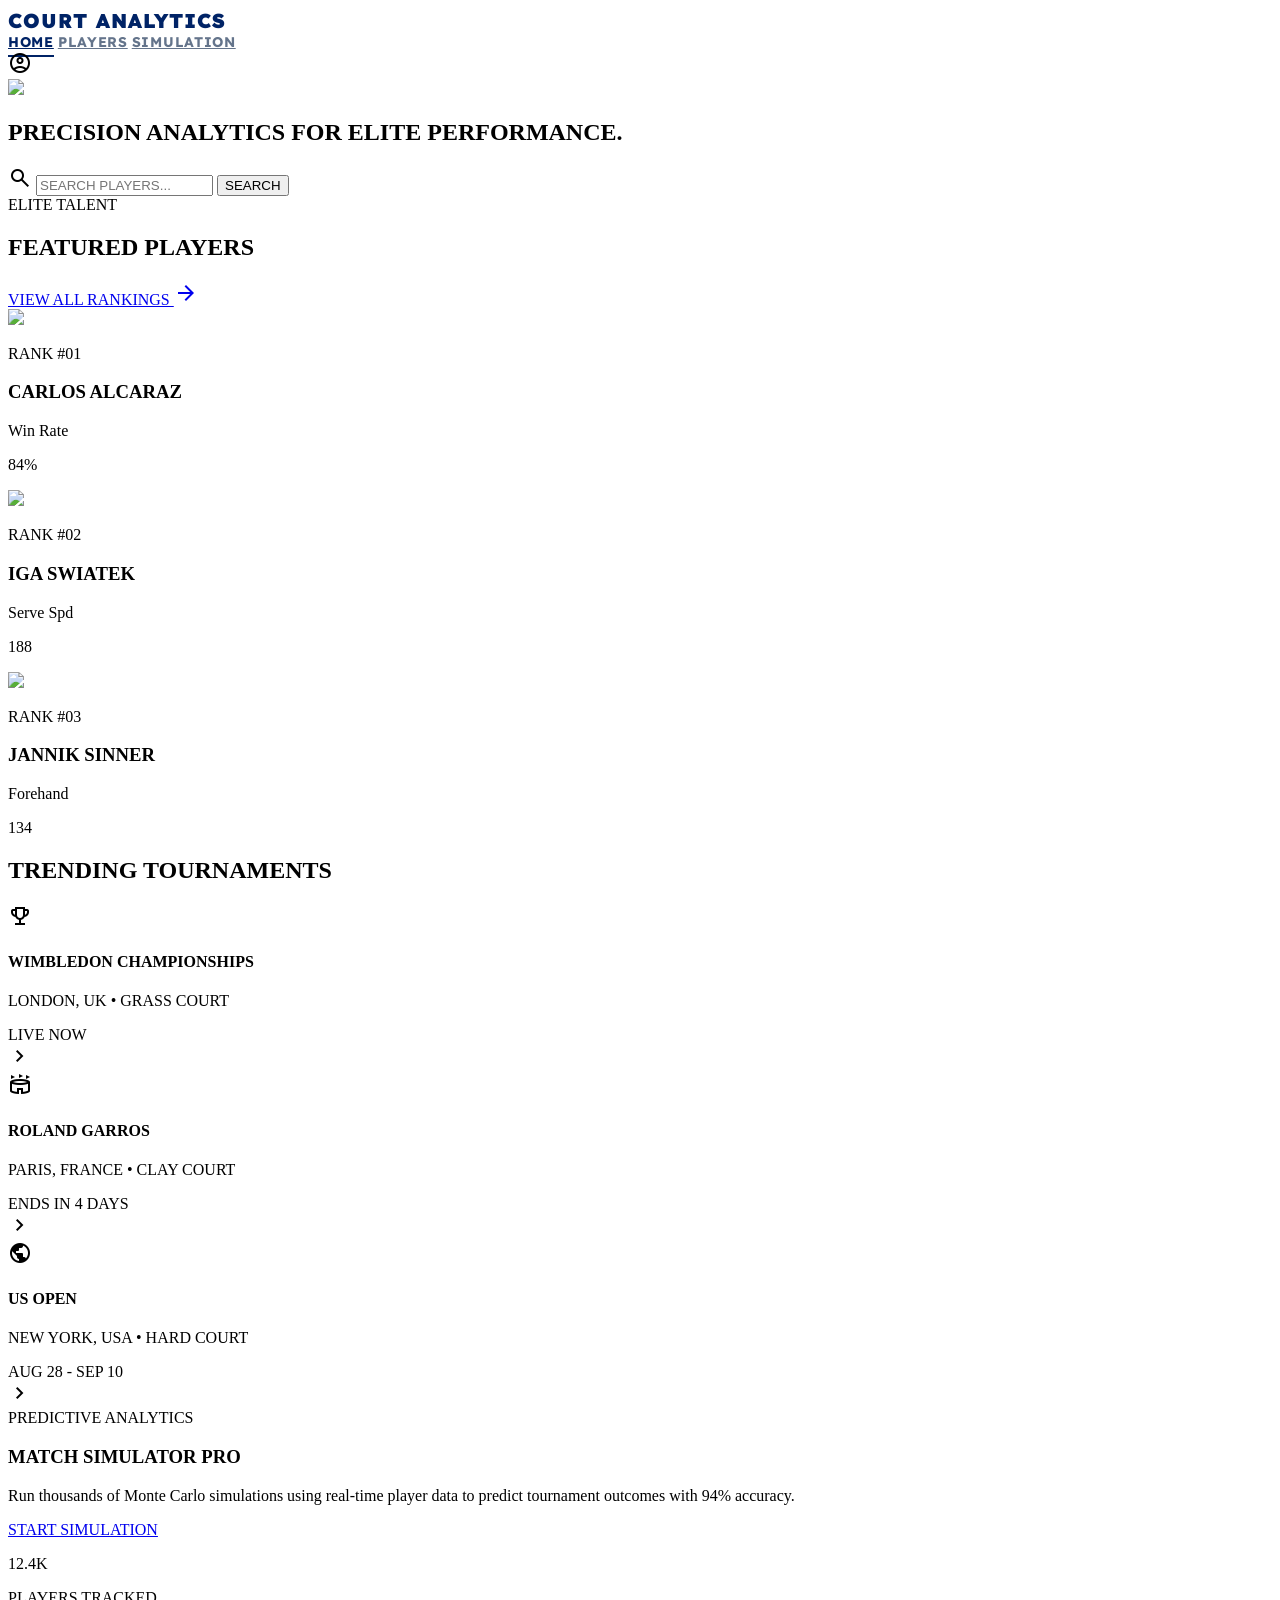
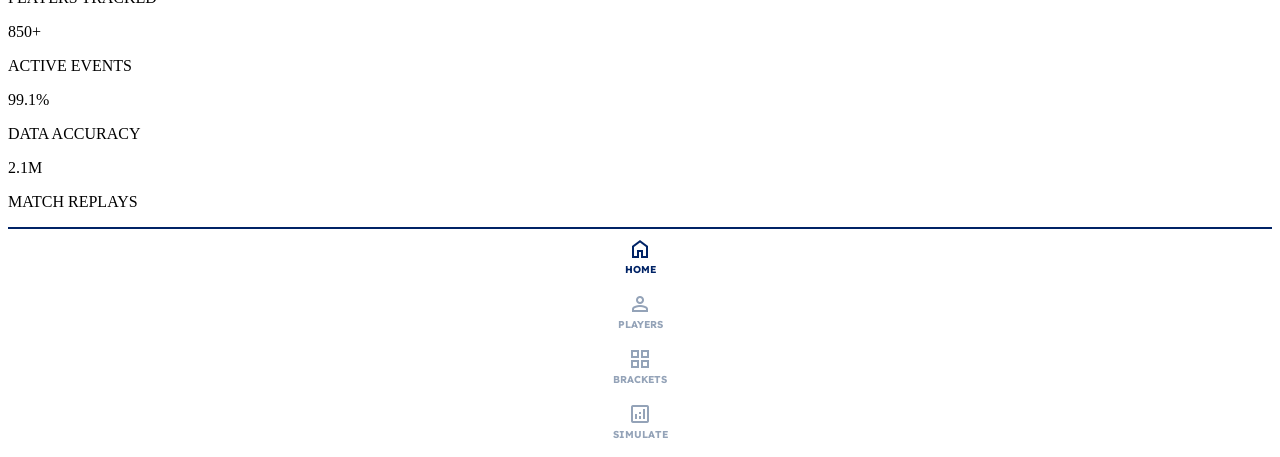
==== frontend/index.html @ 5cc6ed8c "I made a website thing" ====
<!DOCTYPE html>

<html class="light" lang="en"><head>
<meta charset="utf-8"/>
<meta content="width=device-width, initial-scale=1.0" name="viewport"/>
<title>Court Analytics | Professional Tennis Performance</title>
<script src="https://cdn.tailwindcss.com?plugins=forms,container-queries"></script>
<link href="https://fonts.googleapis.com/css2?family=Lexend:wght@400;600;700;800;900&amp;family=Work+Sans:wght@400;500&amp;display=swap" rel="stylesheet"/>
<link href="https://fonts.googleapis.com/css2?family=Material+Symbols+Outlined:wght,FILL@100..700,0..1&amp;display=swap" rel="stylesheet"/>
<link rel="stylesheet" href="style.css"/>
<script id="tailwind-config">
        tailwind.config = {
          darkMode: "class",
          theme: {
            extend: {
              "colors": {
                      "surface-dim": "#d9dadb",
                      "surface": "#f8f9fa",
                      "on-background": "#191c1d",
                      "inverse-on-surface": "#f0f1f2",
                      "tertiary": "#001902",
                      "surface-container-lowest": "#ffffff",
                      "surface-container": "#edeeef",
                      "primary-container": "#002366",
                      "secondary": "#506600",
                      "on-primary-fixed-variant": "#2a4386",
                      "secondary-fixed": "#c3f400",
                      "tertiary-fixed": "#a3f69c",
                      "tertiary-container": "#003007",
                      "background": "#f8f9fa",
                      "on-error-container": "#93000a",
                      "primary-fixed": "#dbe1ff",
                      "inverse-primary": "#b3c5ff",
                      "outline-variant": "#c5c6d2",
                      "primary": "#00113a",
                      "on-tertiary-container": "#51a050",
                      "secondary-container": "#c1f100",
                      "surface-container-high": "#e7e8e9",
                      "on-error": "#ffffff",
                      "on-primary-container": "#758dd5",
                      "on-secondary-container": "#546b00",
                      "surface-bright": "#f8f9fa",
                      "error-container": "#ffdad6",
                      "on-tertiary-fixed-variant": "#005312",
                      "error": "#ba1a1a",
                      "on-surface": "#191c1d",
                      "primary-fixed-dim": "#b3c5ff",
                      "on-primary": "#ffffff",
                      "outline": "#757682",
                      "surface-container-highest": "#e1e3e4",
                      "tertiary-fixed-dim": "#88d982",
                      "surface-container-low": "#f3f4f5",
                      "on-secondary-fixed": "#161e00",
                      "on-tertiary": "#ffffff",
                      "on-tertiary-fixed": "#002204",
                      "on-surface-variant": "#444650",
                      "on-secondary-fixed-variant": "#3c4d00",
                      "on-secondary": "#ffffff",
                      "inverse-surface": "#2e3132",
                      "surface-variant": "#e1e3e4",
                      "surface-tint": "#435b9f",
                      "secondary-fixed-dim": "#abd600",
                      "on-primary-fixed": "#00174a"
              },
              "borderRadius": {
                      "DEFAULT": "0.125rem",
                      "lg": "0.25rem",
                      "xl": "0.5rem",
                      "full": "0.75rem"
              },
              "spacing": {
                      "xs": "4px",
                      "xxl": "80px",
                      "md": "16px",
                      "lg": "24px",
                      "sm": "8px",
                      "unit": "4px",
                      "xl": "48px",
                      "container-max": "1280px",
                      "gutter": "24px"
              },
              "fontFamily": {
                      "stats-num": ["Lexend"],
                      "body-md": ["Work Sans"],
                      "headline-md": ["Lexend"],
                      "display-xl": ["Lexend"],
                      "headline-lg": ["Lexend"],
                      "label-bold": ["Lexend"],
                      "body-lg": ["Work Sans"],
                      "label-sm": ["Work Sans"]
              },
              "fontSize": {
                      "stats-num": ["40px", {"lineHeight": "1", "letterSpacing": "-0.03em", "fontWeight": "800"}],
                      "body-md": ["16px", {"lineHeight": "1.5", "fontWeight": "400"}],
                      "headline-md": ["24px", {"lineHeight": "1.3", "fontWeight": "700"}],
                      "display-xl": ["48px", {"lineHeight": "1.1", "letterSpacing": "-0.02em", "fontWeight": "800"}],
                      "headline-lg": ["32px", {"lineHeight": "1.2", "letterSpacing": "-0.01em", "fontWeight": "700"}],
                      "label-bold": ["14px", {"lineHeight": "1.2", "letterSpacing": "0.05em", "fontWeight": "600"}],
                      "body-lg": ["18px", {"lineHeight": "1.6", "fontWeight": "400"}],
                      "label-sm": ["12px", {"lineHeight": "1.2", "fontWeight": "500"}]
              }
            },
          },
        }
      </script>
</head>
<body class="bg-surface text-on-background font-body-md selection:bg-secondary-fixed selection:text-on-secondary-fixed">
<!-- TopAppBar -->
<header class="bg-white dark:bg-slate-900 border-b border-[#E9ECEF] dark:border-slate-800 sticky top-0 z-50">
<nav class="flex justify-between items-center px-6 py-3 w-full max-w-full mx-auto">
<div class="nav-brand">COURT ANALYTICS</div>
<div class="hidden md:flex items-center gap-8">
<a class="nav-link nav-link-active" href="index.html">Home</a>
<a class="nav-link nav-link-inactive" href="playerSearch.html">Players</a>
<a class="nav-link nav-link-inactive" href="simulator.html">Simulation</a>
</div>
<div class="flex items-center gap-4">
<span class="material-symbols-outlined text-[#002366]">account_circle</span>
</div>
</nav>
</header>
<main class="pb-24">
<!-- Hero Search Section -->
<section class="relative h-[400px] flex items-center justify-center overflow-hidden">
<div class="absolute inset-0 z-0">
<img class="w-full h-full object-cover" data-alt="A high-action, professional sports photography shot of a tennis player mid-serve on a sleek blue hardcourt. The lighting is dramatic and high-contrast, capturing water droplets and movement blur in crisp detail. The overall atmosphere is elite and disciplined, utilizing a color palette of deep navy and bright stadium lights. The style is modern, minimalist-athletic, and authoritative." src="https://lh3.googleusercontent.com/aida-public/[base64]"/>
<div class="absolute inset-0 bg-primary/60 mix-blend-multiply"></div>
</div>
<div class="relative z-10 w-full max-w-3xl px-6">
<h1 class="font-display-xl text-display-xl text-white mb-lg text-center">PRECISION ANALYTICS FOR ELITE PERFORMANCE.</h1>
<div class="bg-white/10 backdrop-blur-md p-2 rounded-lg border border-white/20 flex items-center">
<span class="material-symbols-outlined text-white px-4">search</span>
<input id="hero-search" class="bg-transparent border-none focus:ring-0 text-white placeholder:text-white/60 font-label-bold uppercase w-full py-4" placeholder="SEARCH PLAYERS..." type="text"/>
<button id="hero-search-btn" class="bg-secondary-fixed text-on-secondary-fixed font-label-bold uppercase px-8 py-4 rounded transition-transform active:scale-95">
                        SEARCH
                    </button>
</div>
</div>
</section>
<!-- Featured Players Section -->
<section class="max-w-container-max mx-auto px-6 mt-xl">
<div class="flex justify-between items-end mb-lg">
<div>
<span class="text-secondary-fixed font-label-bold uppercase tracking-widest block mb-2">ELITE TALENT</span>
<h2 class="font-headline-lg text-headline-lg text-primary">FEATURED PLAYERS</h2>
</div>
<a href="playerSearch.html" class="text-primary font-label-bold uppercase flex items-center gap-2 border-b-2 border-primary pb-1">
                    VIEW ALL RANKINGS <span class="material-symbols-outlined text-sm">arrow_forward</span>
</a>
</div>
<div class="grid grid-cols-1 md:grid-cols-3 gap-lg">
<!-- Player Card 1 -->
<div class="group relative aspect-[3/4] overflow-hidden bg-surface-container border border-outline-variant">
<img class="w-full h-full object-cover transition-transform duration-700 group-hover:scale-105" data-alt="A powerful studio portrait of a professional male tennis player in a dynamic athletic stance, holding a racket. The lighting is sharp, creating deep shadows and highlighting muscle definition. The background is a minimalist dark navy, consistent with the high-performance brand aesthetic. The overall mood is intense, focused, and professional." src="https://lh3.googleusercontent.com/aida-public/[base64]"/>
<div class="absolute inset-0 player-card-gradient"></div>
<div class="absolute bottom-0 left-0 p-lg w-full">
<div class="flex justify-between items-end">
<div>
<p class="text-secondary-fixed font-label-bold uppercase text-xs mb-1">RANK #01</p>
<h3 class="text-white font-headline-md text-headline-md leading-tight">CARLOS ALCARAZ</h3>
</div>
<div class="text-right">
<p class="text-white/60 font-label-sm uppercase">Win Rate</p>
<p class="text-secondary-fixed font-stats-num text-2xl">84%</p>
</div>
</div>
</div>
</div>
<!-- Player Card 2 -->
<div class="group relative aspect-[3/4] overflow-hidden bg-surface-container border border-outline-variant">
<img class="w-full h-full object-cover transition-transform duration-700 group-hover:scale-105" data-alt="A focused close-up of a professional female tennis player during a high-stakes match, sweat glistening under bright stadium lights. She is captured mid-swing with intense concentration. The background is softly blurred hardcourt green. The aesthetic is clean and athletic, emphasizing split-second data clarity and performance." src="https://lh3.googleusercontent.com/aida-public/[base64]"/>
<div class="absolute inset-0 player-card-gradient"></div>
<div class="absolute bottom-0 left-0 p-lg w-full">
<div class="flex justify-between items-end">
<div>
<p class="text-secondary-fixed font-label-bold uppercase text-xs mb-1">RANK #02</p>
<h3 class="text-white font-headline-md text-headline-md leading-tight">IGA SWIATEK</h3>
</div>
<div class="text-right">
<p class="text-white/60 font-label-sm uppercase">Serve Spd</p>
<p class="text-secondary-fixed font-stats-num text-2xl">188</p>
</div>
</div>
</div>
</div>
<!-- Player Card 3 -->
<div class="group relative aspect-[3/4] overflow-hidden bg-surface-container border border-outline-variant">
<img class="w-full h-full object-cover transition-transform duration-700 group-hover:scale-105" data-alt="A dynamic action shot of a professional tennis player lunging for a low volley on a red clay court. Dust and clay are kicked up into the air, frozen by a fast shutter speed. The lighting is warm natural sunlight. The composition is powerful and energetic, mirroring the discipline of a professional Grand Slam atmosphere." src="https://lh3.googleusercontent.com/aida-public/[base64]"/>
<div class="absolute inset-0 player-card-gradient"></div>
<div class="absolute bottom-0 left-0 p-lg w-full">
<div class="flex justify-between items-end">
<div>
<p class="text-secondary-fixed font-label-bold uppercase text-xs mb-1">RANK #03</p>
<h3 class="text-white font-headline-md text-headline-md leading-tight">JANNIK SINNER</h3>
</div>
<div class="text-right">
<p class="text-white/60 font-label-sm uppercase">Forehand</p>
<p class="text-secondary-fixed font-stats-num text-2xl">134</p>
</div>
</div>
</div>
</div>
</div>
</section>
<!-- Trending Tournaments Section -->
<section class="max-w-container-max mx-auto px-6 mt-xxl">
<div class="flex flex-col md:flex-row gap-xl">
<!-- Tournament List -->
<div class="flex-1">
<h2 class="font-headline-lg text-headline-lg text-primary mb-lg uppercase">TRENDING TOURNAMENTS</h2>
<div class="space-y-4">
<!-- Tournament Item -->
<div class="bg-white border border-outline-variant p-md flex items-center justify-between hover:bg-surface-container transition-colors group">
<div class="flex items-center gap-lg">
<div class="w-12 h-12 bg-primary flex items-center justify-center text-secondary-fixed">
<span class="material-symbols-outlined">emoji_events</span>
</div>
<div>
<h4 class="font-label-bold uppercase text-primary">WIMBLEDON CHAMPIONSHIPS</h4>
<p class="text-on-surface-variant font-label-sm">LONDON, UK • GRASS COURT</p>
</div>
</div>
<div class="flex items-center gap-lg">
<div class="bg-primary-container px-3 py-1 text-secondary-fixed font-label-bold text-xs">
                                    LIVE NOW
                                </div>
<span class="material-symbols-outlined text-outline group-hover:text-primary">chevron_right</span>
</div>
</div>
<!-- Tournament Item -->
<div class="bg-white border border-outline-variant p-md flex items-center justify-between hover:bg-surface-container transition-colors group">
<div class="flex items-center gap-lg">
<div class="w-12 h-12 bg-surface-container flex items-center justify-center text-primary">
<span class="material-symbols-outlined">stadium</span>
</div>
<div>
<h4 class="font-label-bold uppercase text-primary">ROLAND GARROS</h4>
<p class="text-on-surface-variant font-label-sm">PARIS, FRANCE • CLAY COURT</p>
</div>
</div>
<div class="flex items-center gap-lg">
<div class="text-on-surface-variant font-label-bold text-xs uppercase">
                                    ENDS IN 4 DAYS
                                </div>
<span class="material-symbols-outlined text-outline group-hover:text-primary">chevron_right</span>
</div>
</div>
<!-- Tournament Item -->
<div class="bg-white border border-outline-variant p-md flex items-center justify-between hover:bg-surface-container transition-colors group">
<div class="flex items-center gap-lg">
<div class="w-12 h-12 bg-surface-container flex items-center justify-center text-primary">
<span class="material-symbols-outlined">public</span>
</div>
<div>
<h4 class="font-label-bold uppercase text-primary">US OPEN</h4>
<p class="text-on-surface-variant font-label-sm">NEW YORK, USA • HARD COURT</p>
</div>
</div>
<div class="flex items-center gap-lg">
<div class="text-on-surface-variant font-label-bold text-xs uppercase">
                                    AUG 28 - SEP 10
                                </div>
<span class="material-symbols-outlined text-outline group-hover:text-primary">chevron_right</span>
</div>
</div>
</div>
</div>
<!-- Simulation/Data Teaser -->
<div class="w-full md:w-1/3">
<div class="bg-primary-container p-lg text-white h-full flex flex-col justify-between">
<div>
<span class="text-secondary-fixed font-label-bold uppercase tracking-widest block mb-2">PREDICTIVE ANALYTICS</span>
<h3 class="font-headline-lg text-headline-lg mb-md leading-tight">MATCH SIMULATOR PRO</h3>
<p class="text-on-primary-container font-body-md mb-lg">Run thousands of Monte Carlo simulations using real-time player data to predict tournament outcomes with 94% accuracy.</p>
</div>
<a href="simulator.html" class="bg-secondary-fixed text-on-secondary-fixed font-label-bold uppercase w-full py-4 tracking-widest transition-opacity hover:opacity-90 block text-center">
                            START SIMULATION
                        </a>
</div>
</div>
</div>
</section>
<!-- Stats Grid Section -->
<section class="max-w-container-max mx-auto px-6 mt-xxl">
<div class="grid grid-cols-2 md:grid-cols-4 gap-4">
<div class="border border-outline-variant p-lg text-center bg-white">
<p class="font-stats-num text-stats-num text-primary">12.4K</p>
<p class="font-label-bold uppercase text-on-surface-variant mt-2">PLAYERS TRACKED</p>
</div>
<div class="border border-outline-variant p-lg text-center bg-white">
<p class="font-stats-num text-stats-num text-primary">850+</p>
<p class="font-label-bold uppercase text-on-surface-variant mt-2">ACTIVE EVENTS</p>
</div>
<div class="border border-outline-variant p-lg text-center bg-white">
<p class="font-stats-num text-stats-num text-primary">99.1%</p>
<p class="font-label-bold uppercase text-on-surface-variant mt-2">DATA ACCURACY</p>
</div>
<div class="border border-outline-variant p-lg text-center bg-white">
<p class="font-stats-num text-stats-num text-primary">2.1M</p>
<p class="font-label-bold uppercase text-on-surface-variant mt-2">MATCH REPLAYS</p>
</div>
</div>
</section>
</main>
<!-- Bottom Nav (mobile only) -->
<nav class="md:hidden fixed bottom-0 w-full z-50 flex justify-around items-center bg-white dark:bg-slate-900 px-4 pb-safe border-t border-[#E9ECEF] dark:border-slate-800">
<a class="bottom-nav-link bottom-nav-link-active" href="index.html"><span class="material-symbols-outlined">home</span><span>Home</span></a>
<a class="bottom-nav-link bottom-nav-link-inactive" href="playerSearch.html"><span class="material-symbols-outlined">person</span><span>Players</span></a>
<a class="bottom-nav-link bottom-nav-link-inactive" href="#"><span class="material-symbols-outlined">grid_view</span><span>Brackets</span></a>
<a class="bottom-nav-link bottom-nav-link-inactive" href="simulator.html"><span class="material-symbols-outlined">analytics</span><span>Simulate</span></a>
</nav>
<script>
  const searchInput = document.getElementById('hero-search');
  const searchBtn   = document.getElementById('hero-search-btn');

  function goSearch() {
    const q = searchInput.value.trim();
    if (q) window.location.href = 'playerSearch.html?q=' + encodeURIComponent(q);
  }

  searchBtn.addEventListener('click', goSearch);
  searchInput.addEventListener('keydown', e => { if (e.key === 'Enter') goSearch(); });
</script>
</body>
</html>
---- frontend/style.css ----
/* ── Shared ─────────────────────────────────────────────────────────────── */
.material-symbols-outlined {
    font-variation-settings: 'FILL' 0, 'wght' 400, 'GRAD' 0, 'opsz' 24;
}

/* ── index.html ─────────────────────────────────────────────────────────── */
.hero-gradient {
    background: linear-gradient(to bottom, rgba(0, 17, 58, 0.4), rgba(0, 17, 58, 0.9)), url('image-hero-tennis');
    background-size: cover;
    background-position: center;
}

.player-card-gradient {
    background: linear-gradient(to top, rgba(0, 35, 102, 0.9) 0%, rgba(0, 35, 102, 0) 60%);
}

/* ── player.html ────────────────────────────────────────────────────────── */
.bleed-container {
    width: 100vw;
    position: relative;
    left: 50%;
    right: 50%;
    margin-left: -50vw;
    margin-right: -50vw;
}

/* ── playerSearch.html ──────────────────────────────────────────────────── */
.active-pill {
    font-variation-settings: 'FILL' 1;
}

/* ── simulator.html ─────────────────────────────────────────────────────── */
.scrollbar-hide::-webkit-scrollbar {
    display: none;
}

/* ── Navigation ─────────────────────────────────────────────────────────── */
.nav-brand {
    font-family: 'Lexend', sans-serif;
    font-size: 1.25rem;
    font-weight: 900;
    color: #002366;
    text-transform: uppercase;
    letter-spacing: 0.05em;
}

.nav-link {
    font-family: 'Lexend', sans-serif;
    font-size: 0.875rem;
    font-weight: 700;
    text-transform: uppercase;
    letter-spacing: 0.05em;
    transition: color 0.2s;
}

.nav-link-active {
    color: #002366;
    border-bottom: 2px solid #002366;
    padding-bottom: 4px;
}

.nav-link-inactive {
    color: #64748b;
}

.nav-link-inactive:hover {
    color: #002366;
}

.bottom-nav-link {
    display: flex;
    flex-direction: column;
    align-items: center;
    justify-content: center;
    gap: 2px;
    padding: 8px;
    font-family: 'Lexend', sans-serif;
    font-size: 10px;
    font-weight: 700;
    text-transform: uppercase;
    transition: transform 0.1s;
    text-decoration: none;
}

.bottom-nav-link:active {
    transform: scale(0.95);
}

.bottom-nav-link-active {
    color: #002366;
    border-top: 2px solid #002366;
}

.bottom-nav-link-inactive {
    color: #94a3b8;
}
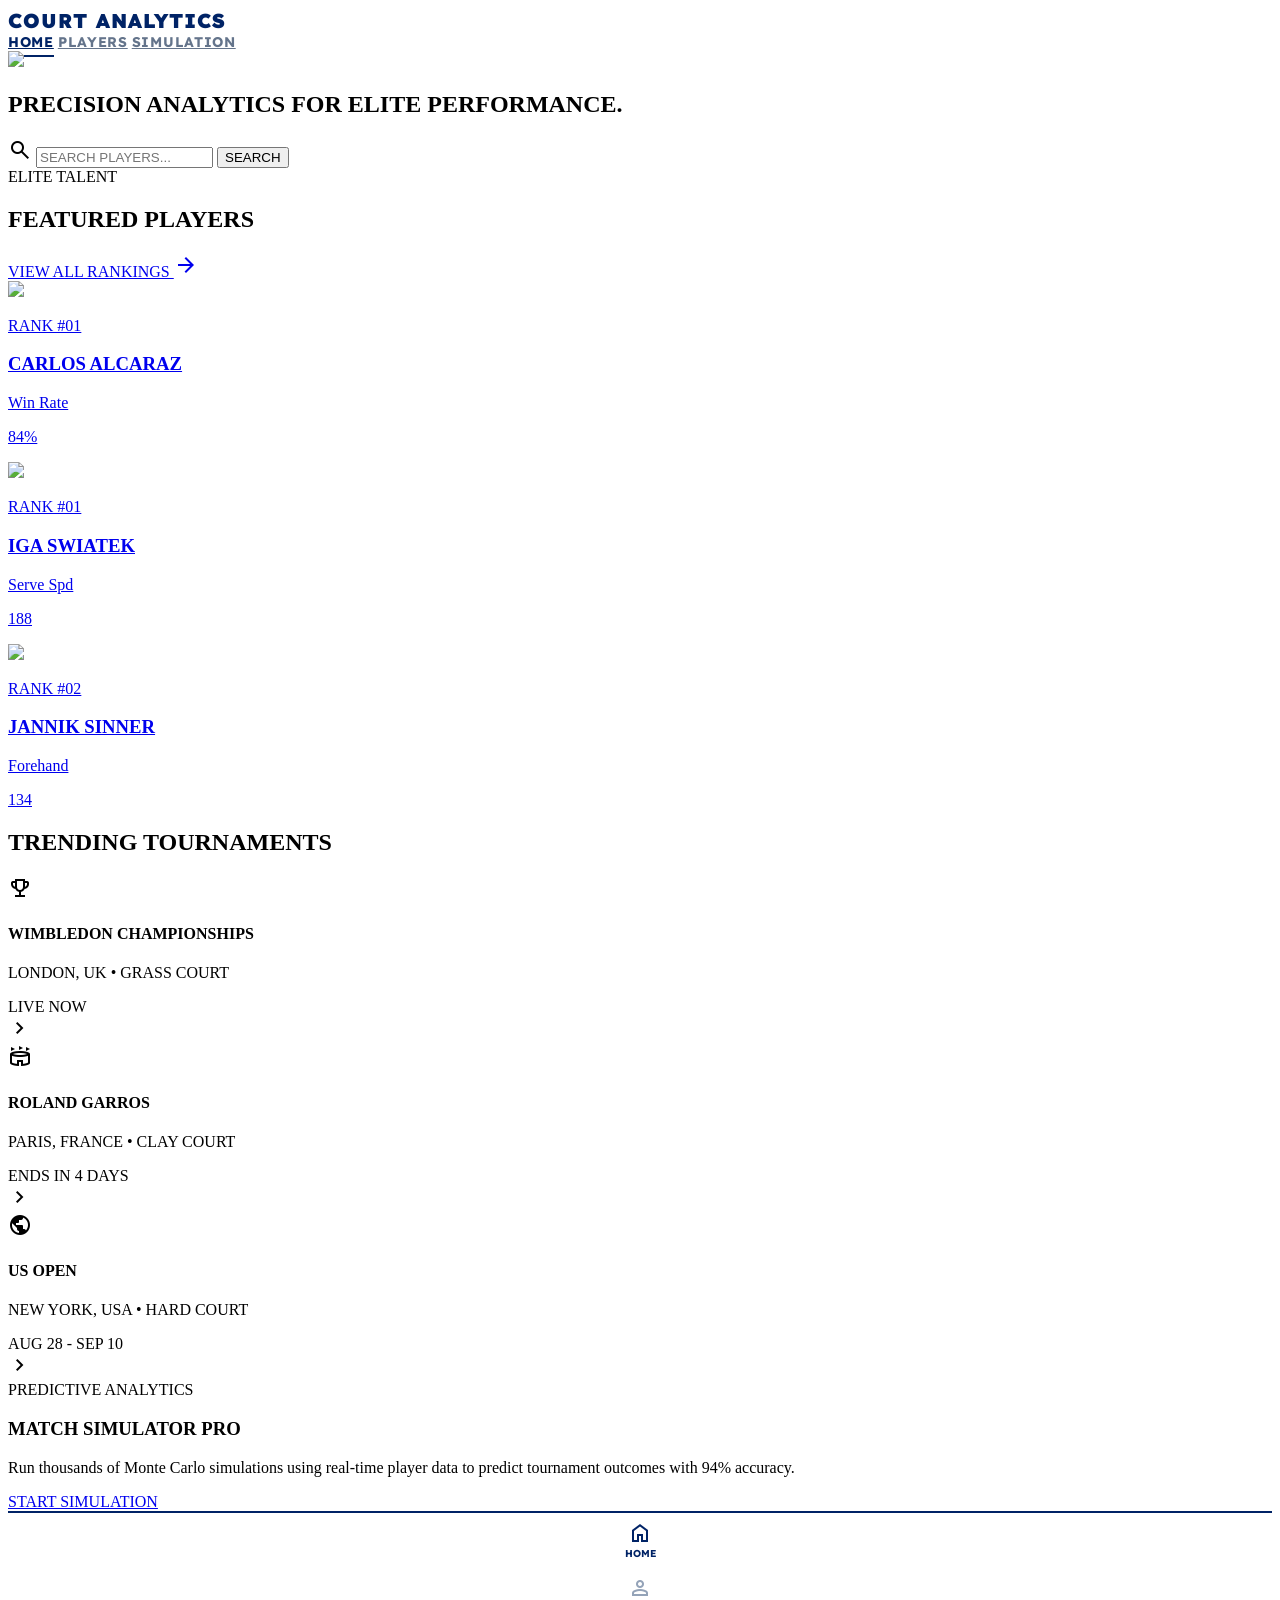
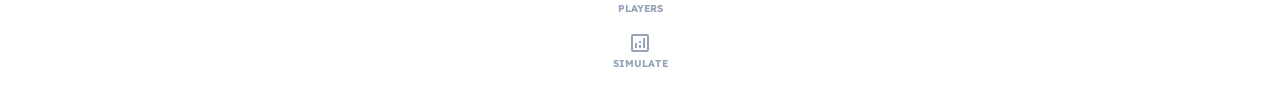
==== commit a5d0b2b1: "UI Cleanup, removed archetypes, and fixed autocomplete clipping" ====
--- a/frontend/index.html
+++ b/frontend/index.html
@@ -8,120 +8,15 @@
 <link href="https://fonts.googleapis.com/css2?family=Lexend:wght@400;600;700;800;900&amp;family=Work+Sans:wght@400;500&amp;display=swap" rel="stylesheet"/>
 <link href="https://fonts.googleapis.com/css2?family=Material+Symbols+Outlined:wght,FILL@100..700,0..1&amp;display=swap" rel="stylesheet"/>
 <link rel="stylesheet" href="style.css"/>
-<script id="tailwind-config">
-        tailwind.config = {
-          darkMode: "class",
-          theme: {
-            extend: {
-              "colors": {
-                      "surface-dim": "#d9dadb",
-                      "surface": "#f8f9fa",
-                      "on-background": "#191c1d",
-                      "inverse-on-surface": "#f0f1f2",
-                      "tertiary": "#001902",
-                      "surface-container-lowest": "#ffffff",
-                      "surface-container": "#edeeef",
-                      "primary-container": "#002366",
-                      "secondary": "#506600",
-                      "on-primary-fixed-variant": "#2a4386",
-                      "secondary-fixed": "#c3f400",
-                      "tertiary-fixed": "#a3f69c",
-                      "tertiary-container": "#003007",
-                      "background": "#f8f9fa",
-                      "on-error-container": "#93000a",
-                      "primary-fixed": "#dbe1ff",
-                      "inverse-primary": "#b3c5ff",
-                      "outline-variant": "#c5c6d2",
-                      "primary": "#00113a",
-                      "on-tertiary-container": "#51a050",
-                      "secondary-container": "#c1f100",
-                      "surface-container-high": "#e7e8e9",
-                      "on-error": "#ffffff",
-                      "on-primary-container": "#758dd5",
-                      "on-secondary-container": "#546b00",
-                      "surface-bright": "#f8f9fa",
-                      "error-container": "#ffdad6",
-                      "on-tertiary-fixed-variant": "#005312",
-                      "error": "#ba1a1a",
-                      "on-surface": "#191c1d",
-                      "primary-fixed-dim": "#b3c5ff",
-                      "on-primary": "#ffffff",
-                      "outline": "#757682",
-                      "surface-container-highest": "#e1e3e4",
-                      "tertiary-fixed-dim": "#88d982",
-                      "surface-container-low": "#f3f4f5",
-                      "on-secondary-fixed": "#161e00",
-                      "on-tertiary": "#ffffff",
-                      "on-tertiary-fixed": "#002204",
-                      "on-surface-variant": "#444650",
-                      "on-secondary-fixed-variant": "#3c4d00",
-                      "on-secondary": "#ffffff",
-                      "inverse-surface": "#2e3132",
-                      "surface-variant": "#e1e3e4",
-                      "surface-tint": "#435b9f",
-                      "secondary-fixed-dim": "#abd600",
-                      "on-primary-fixed": "#00174a"
-              },
-              "borderRadius": {
-                      "DEFAULT": "0.125rem",
-                      "lg": "0.25rem",
-                      "xl": "0.5rem",
-                      "full": "0.75rem"
-              },
-              "spacing": {
-                      "xs": "4px",
-                      "xxl": "80px",
-                      "md": "16px",
-                      "lg": "24px",
-                      "sm": "8px",
-                      "unit": "4px",
-                      "xl": "48px",
-                      "container-max": "1280px",
-                      "gutter": "24px"
-              },
-              "fontFamily": {
-                      "stats-num": ["Lexend"],
-                      "body-md": ["Work Sans"],
-                      "headline-md": ["Lexend"],
-                      "display-xl": ["Lexend"],
-                      "headline-lg": ["Lexend"],
-                      "label-bold": ["Lexend"],
-                      "body-lg": ["Work Sans"],
-                      "label-sm": ["Work Sans"]
-              },
-              "fontSize": {
-                      "stats-num": ["40px", {"lineHeight": "1", "letterSpacing": "-0.03em", "fontWeight": "800"}],
-                      "body-md": ["16px", {"lineHeight": "1.5", "fontWeight": "400"}],
-                      "headline-md": ["24px", {"lineHeight": "1.3", "fontWeight": "700"}],
-                      "display-xl": ["48px", {"lineHeight": "1.1", "letterSpacing": "-0.02em", "fontWeight": "800"}],
-                      "headline-lg": ["32px", {"lineHeight": "1.2", "letterSpacing": "-0.01em", "fontWeight": "700"}],
-                      "label-bold": ["14px", {"lineHeight": "1.2", "letterSpacing": "0.05em", "fontWeight": "600"}],
-                      "body-lg": ["18px", {"lineHeight": "1.6", "fontWeight": "400"}],
-                      "label-sm": ["12px", {"lineHeight": "1.2", "fontWeight": "500"}]
-              }
-            },
-          },
-        }
-      </script>
+<script src="tailwind.config.js"></script>
+<script src="components.js"></script>
 </head>
 <body class="bg-surface text-on-background font-body-md selection:bg-secondary-fixed selection:text-on-secondary-fixed">
 <!-- TopAppBar -->
-<header class="bg-white dark:bg-slate-900 border-b border-[#E9ECEF] dark:border-slate-800 sticky top-0 z-50">
-<nav class="flex justify-between items-center px-6 py-3 w-full max-w-full mx-auto">
-<div class="nav-brand">COURT ANALYTICS</div>
-<div class="hidden md:flex items-center gap-8">
-<a class="nav-link nav-link-active" href="index.html">Home</a>
-<a class="nav-link nav-link-inactive" href="playerSearch.html">Players</a>
-<a class="nav-link nav-link-inactive" href="simulator.html">Simulation</a>
-</div>
-<div class="flex items-center gap-4">
-<span class="material-symbols-outlined text-[#002366]">account_circle</span>
-</div>
-</nav>
-</header>
+<app-header></app-header>
 <main class="pb-24">
 <!-- Hero Search Section -->
-<section class="relative h-[400px] flex items-center justify-center overflow-hidden">
+<section class="relative h-[400px] flex items-center justify-center">
 <div class="absolute inset-0 z-0">
 <img class="w-full h-full object-cover" data-alt="A high-action, professional sports photography shot of a tennis player mid-serve on a sleek blue hardcourt. The lighting is dramatic and high-contrast, capturing water droplets and movement blur in crisp detail. The overall atmosphere is elite and disciplined, utilizing a color palette of deep navy and bright stadium lights. The style is modern, minimalist-athletic, and authoritative." src="https://lh3.googleusercontent.com/aida-public/[base64]"/>
 <div class="absolute inset-0 bg-primary/60 mix-blend-multiply"></div>
@@ -150,7 +45,7 @@
 </div>
 <div class="grid grid-cols-1 md:grid-cols-3 gap-lg">
 <!-- Player Card 1 -->
-<div class="group relative aspect-[3/4] overflow-hidden bg-surface-container border border-outline-variant">
+<a href="player.html?name=Carlos Alcaraz&tour=ATP" class="group relative aspect-[3/4] overflow-hidden bg-surface-container border border-outline-variant block">
 <img class="w-full h-full object-cover transition-transform duration-700 group-hover:scale-105" data-alt="A powerful studio portrait of a professional male tennis player in a dynamic athletic stance, holding a racket. The lighting is sharp, creating deep shadows and highlighting muscle definition. The background is a minimalist dark navy, consistent with the high-performance brand aesthetic. The overall mood is intense, focused, and professional." src="https://lh3.googleusercontent.com/aida-public/[base64]"/>
 <div class="absolute inset-0 player-card-gradient"></div>
 <div class="absolute bottom-0 left-0 p-lg w-full">
@@ -165,15 +60,15 @@
 </div>
 </div>
 </div>
-</div>
+</a>
 <!-- Player Card 2 -->
-<div class="group relative aspect-[3/4] overflow-hidden bg-surface-container border border-outline-variant">
+<a href="player.html?name=Iga Swiatek&tour=WTA" class="group relative aspect-[3/4] overflow-hidden bg-surface-container border border-outline-variant block">
 <img class="w-full h-full object-cover transition-transform duration-700 group-hover:scale-105" data-alt="A focused close-up of a professional female tennis player during a high-stakes match, sweat glistening under bright stadium lights. She is captured mid-swing with intense concentration. The background is softly blurred hardcourt green. The aesthetic is clean and athletic, emphasizing split-second data clarity and performance." src="https://lh3.googleusercontent.com/aida-public/[base64]"/>
 <div class="absolute inset-0 player-card-gradient"></div>
 <div class="absolute bottom-0 left-0 p-lg w-full">
 <div class="flex justify-between items-end">
 <div>
-<p class="text-secondary-fixed font-label-bold uppercase text-xs mb-1">RANK #02</p>
+<p class="text-secondary-fixed font-label-bold uppercase text-xs mb-1">RANK #01</p>
 <h3 class="text-white font-headline-md text-headline-md leading-tight">IGA SWIATEK</h3>
 </div>
 <div class="text-right">
@@ -182,15 +77,15 @@
 </div>
 </div>
 </div>
-</div>
+</a>
 <!-- Player Card 3 -->
-<div class="group relative aspect-[3/4] overflow-hidden bg-surface-container border border-outline-variant">
+<a href="player.html?name=Jannik Sinner&tour=ATP" class="group relative aspect-[3/4] overflow-hidden bg-surface-container border border-outline-variant block">
 <img class="w-full h-full object-cover transition-transform duration-700 group-hover:scale-105" data-alt="A dynamic action shot of a professional tennis player lunging for a low volley on a red clay court. Dust and clay are kicked up into the air, frozen by a fast shutter speed. The lighting is warm natural sunlight. The composition is powerful and energetic, mirroring the discipline of a professional Grand Slam atmosphere." src="https://lh3.googleusercontent.com/aida-public/[base64]"/>
 <div class="absolute inset-0 player-card-gradient"></div>
 <div class="absolute bottom-0 left-0 p-lg w-full">
 <div class="flex justify-between items-end">
 <div>
-<p class="text-secondary-fixed font-label-bold uppercase text-xs mb-1">RANK #03</p>
+<p class="text-secondary-fixed font-label-bold uppercase text-xs mb-1">RANK #02</p>
 <h3 class="text-white font-headline-md text-headline-md leading-tight">JANNIK SINNER</h3>
 </div>
 <div class="text-right">
@@ -199,7 +94,7 @@
 </div>
 </div>
 </div>
-</div>
+</a>
 </div>
 </section>
 <!-- Trending Tournaments Section -->
@@ -280,35 +175,10 @@
 </div>
 </div>
 </section>
-<!-- Stats Grid Section -->
-<section class="max-w-container-max mx-auto px-6 mt-xxl">
-<div class="grid grid-cols-2 md:grid-cols-4 gap-4">
-<div class="border border-outline-variant p-lg text-center bg-white">
-<p class="font-stats-num text-stats-num text-primary">12.4K</p>
-<p class="font-label-bold uppercase text-on-surface-variant mt-2">PLAYERS TRACKED</p>
-</div>
-<div class="border border-outline-variant p-lg text-center bg-white">
-<p class="font-stats-num text-stats-num text-primary">850+</p>
-<p class="font-label-bold uppercase text-on-surface-variant mt-2">ACTIVE EVENTS</p>
-</div>
-<div class="border border-outline-variant p-lg text-center bg-white">
-<p class="font-stats-num text-stats-num text-primary">99.1%</p>
-<p class="font-label-bold uppercase text-on-surface-variant mt-2">DATA ACCURACY</p>
-</div>
-<div class="border border-outline-variant p-lg text-center bg-white">
-<p class="font-stats-num text-stats-num text-primary">2.1M</p>
-<p class="font-label-bold uppercase text-on-surface-variant mt-2">MATCH REPLAYS</p>
-</div>
-</div>
-</section>
+
 </main>
 <!-- Bottom Nav (mobile only) -->
-<nav class="md:hidden fixed bottom-0 w-full z-50 flex justify-around items-center bg-white dark:bg-slate-900 px-4 pb-safe border-t border-[#E9ECEF] dark:border-slate-800">
-<a class="bottom-nav-link bottom-nav-link-active" href="index.html"><span class="material-symbols-outlined">home</span><span>Home</span></a>
-<a class="bottom-nav-link bottom-nav-link-inactive" href="playerSearch.html"><span class="material-symbols-outlined">person</span><span>Players</span></a>
-<a class="bottom-nav-link bottom-nav-link-inactive" href="#"><span class="material-symbols-outlined">grid_view</span><span>Brackets</span></a>
-<a class="bottom-nav-link bottom-nav-link-inactive" href="simulator.html"><span class="material-symbols-outlined">analytics</span><span>Simulate</span></a>
-</nav>
+<app-bottom-nav></app-bottom-nav>
 <script>
   const searchInput = document.getElementById('hero-search');
   const searchBtn   = document.getElementById('hero-search-btn');
@@ -320,6 +190,12 @@
 
   searchBtn.addEventListener('click', goSearch);
   searchInput.addEventListener('keydown', e => { if (e.key === 'Enter') goSearch(); });
+  
+  if (window.setupPlayerAutocomplete) {
+      window.setupPlayerAutocomplete('hero-search', 'ATP', (name, tour) => {
+          window.location.href = 'player.html?name=' + encodeURIComponent(name) + '&tour=' + tour;
+      });
+  }
 </script>
 </body>
 </html>
